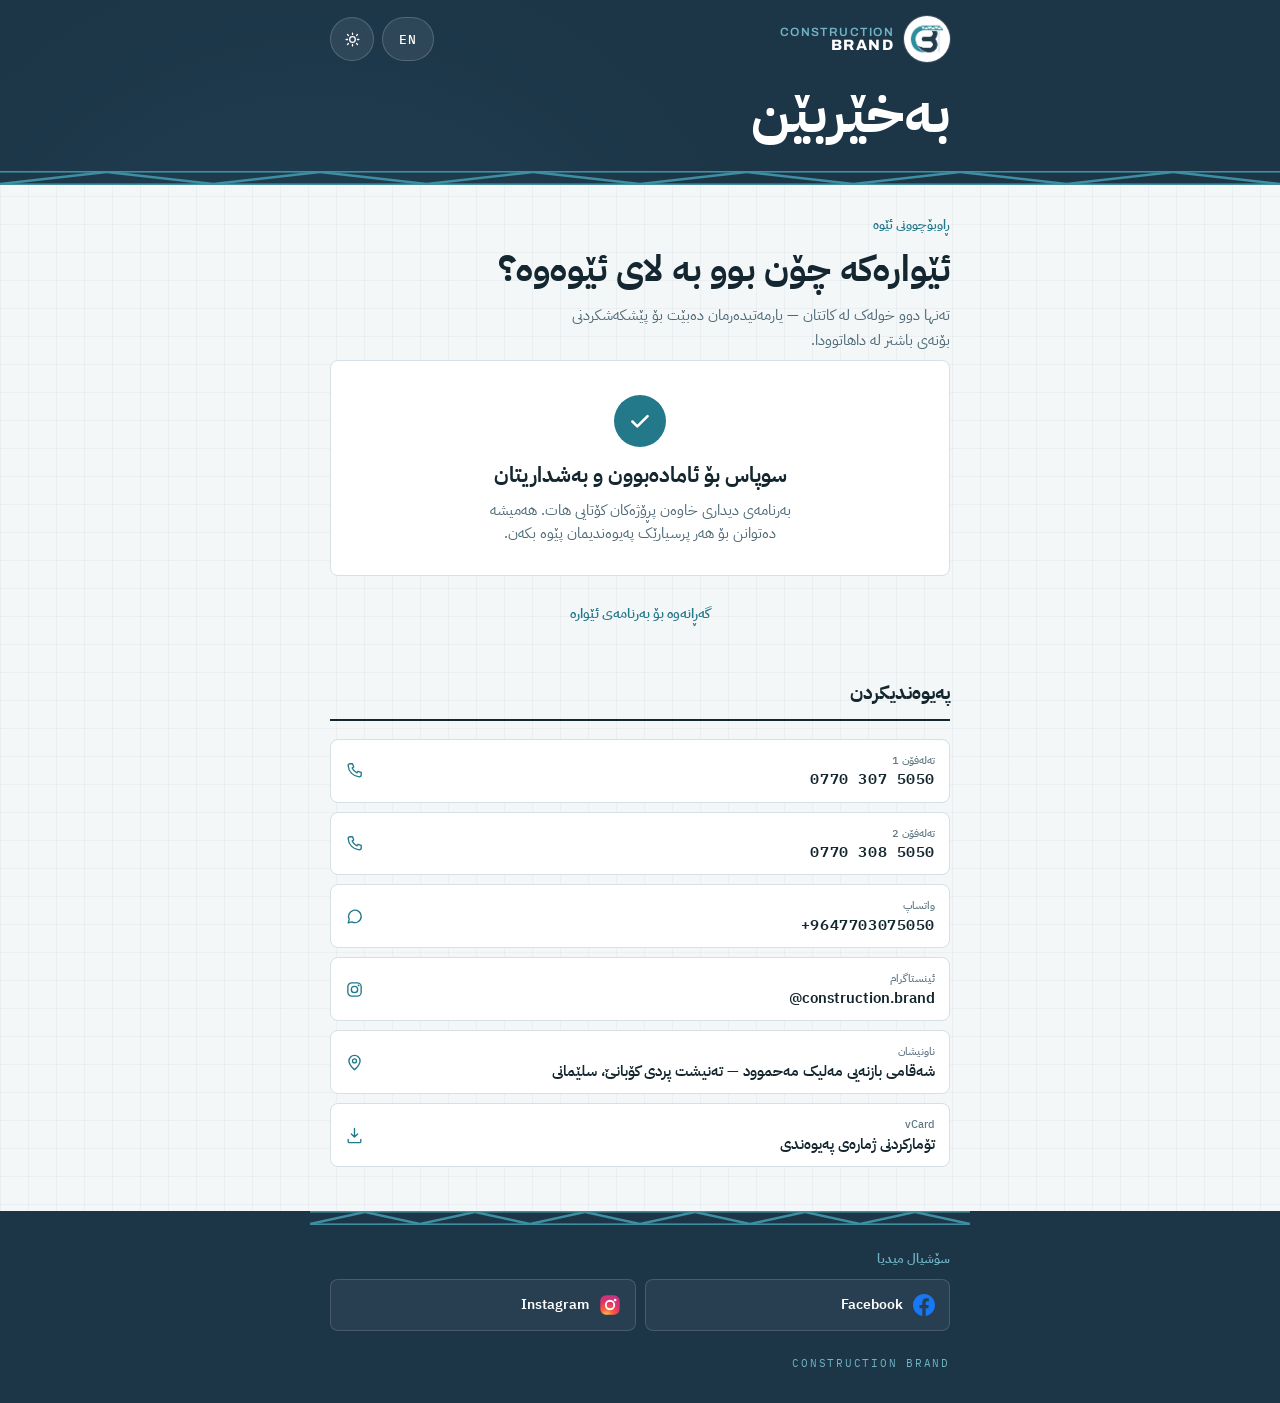
==== index.html @ 6f561cd4 "Fixes found on the real phone: tile label, card balance, wordmark size Checked on the connected Gala" ====
<!DOCTYPE html>
<html lang="ckb" dir="rtl">
<head>
<meta charset="utf-8">
<meta name="viewport" content="width=device-width, initial-scale=1, viewport-fit=cover">
<title>Project Owners Evening</title>
<meta name="description" content="Construction Brand — the running order for the Project Owners Evening at Grand Millennium Sulaimani.">
<meta name="theme-color" content="#1C3547">

<!-- Social preview — absolute URLs, because WhatsApp/Telegram scrapers do not
     resolve relative paths, and a raster PNG because they ignore SVG -->
<meta property="og:type" content="website">
<meta property="og:url" content="https://construction-brand.github.io/">
<meta property="og:title" content="Construction Brand — Project Owners Evening">
<meta property="og:description" content="Grand Millennium Sulaimani, Monday 21 September. Tonight's full running order.">
<meta property="og:image" content="https://construction-brand.github.io/assets/img/og.png">
<meta property="og:image:width" content="1200">
<meta property="og:image:height" content="630">
<meta property="og:image:type" content="image/png">
<meta name="twitter:card" content="summary_large_image">

<link rel="icon" href="assets/img/favicon.svg" type="image/svg+xml">
<link rel="apple-touch-icon" href="assets/img/icon-512.png">
<link rel="manifest" href="manifest.webmanifest">

<link rel="preconnect" href="https://fonts.googleapis.com">
<link rel="preconnect" href="https://fonts.gstatic.com" crossorigin>
<link rel="stylesheet" href="assets/css/style.css?v=20260921d">

<!-- Web fonts must never block first paint. A cross-origin stylesheet in
     <head> holds the whole page white until fonts.googleapis.com answers —
     on a saturated ballroom AP that can be tens of seconds, and every script
     below waits with it. Loading it as media="print" makes it non-blocking;
     onload flips it live. The fallback stacks in style.css render at once. -->
<link rel="stylesheet" href="https://fonts.googleapis.com/css2?family=Archivo:wght@500;600;700;800&family=IBM+Plex+Mono:wght@400;500;600&family=IBM+Plex+Sans+Arabic:wght@400;500;600;700&display=swap" media="print" onload="this.onload=null;this.media='all'">
<noscript><link rel="stylesheet" href="https://fonts.googleapis.com/css2?family=Archivo:wght@500;600;700;800&family=IBM+Plex+Mono:wght@400;500;600&family=IBM+Plex+Sans+Arabic:wght@400;500;600;700&display=swap"></noscript>
</head>
<body>

<a class="skip" href="#programme">Skip to programme</a>

<!-- ══════════════════════════════════════════════════════════════════
     TITLE BLOCK — modelled on the title block of a construction drawing
     ══════════════════════════════════════════════════════════════ -->
<header class="titleblock">
  <div class="wrap">

    <div class="titleblock__bar">
      <div class="brandmark">
        <span class="brandmark__badge">
          <img src="assets/img/logo.png" alt="Construction Brand"
               onerror="this.onerror=null;this.src='assets/img/logo.svg';">
        </span>
        <span class="brandmark__name">
          <b>CONSTRUCTION</b>
          <i>BRAND</i>
        </span>
      </div>

      <div class="switches">
        <button type="button" id="langBtn" class="switch" data-role="lang">
          <span id="langBtnText">EN</span>
        </button>
        <button type="button" id="themeBtn" class="switch switch--icon" aria-label="Switch appearance">
          <svg viewBox="0 0 24 24" aria-hidden="true" width="17" height="17">
            <path class="ico-sun" d="M12 5v-2M12 21v-2M5 12H3M21 12h-2M6.3 6.3 4.9 4.9M19.1 19.1l-1.4-1.4M17.7 6.3l1.4-1.4M4.9 19.1l1.4-1.4" fill="none" stroke="currentColor" stroke-width="1.8" stroke-linecap="round"/>
            <circle class="ico-sun" cx="12" cy="12" r="4" fill="none" stroke="currentColor" stroke-width="1.8"/>
            <path class="ico-moon" d="M20 14.5A8.2 8.2 0 0 1 9.5 4 8.3 8.3 0 1 0 20 14.5Z" fill="currentColor"/>
          </svg>
        </button>
      </div>
    </div>

    <!-- Hero: the greeting, nothing else. -->
    <h1 class="hero__h1"><span class="hero__hi" id="heroHi">بەخێربێن</span></h1>
  </div>

  <!-- warren truss, lifted from the crane boom in the logo -->
  <div class="truss" aria-hidden="true">
    <svg width="100%" height="14" viewBox="0 0 120 14" preserveAspectRatio="none">
      <defs>
        <pattern id="trussPat" width="20" height="14" patternUnits="userSpaceOnUse">
          <path d="M0 13 L10 1 L20 13" fill="none" stroke="currentColor" stroke-width="1.6"/>
        </pattern>
      </defs>
      <rect x="0" y="0" width="120" height="14" fill="url(#trussPat)"/>
      <rect x="0" y="0" width="120" height="1.6" fill="currentColor"/>
      <rect x="0" y="12.4" width="120" height="1.6" fill="currentColor"/>
    </svg>
  </div>
</header>


<!-- ══════════════════════════════════════════════════════════════════
     VIEW A — THE PROGRAMME
     Shown until 15 minutes before the end. See data/event.js > feedback.
     ══════════════════════════════════════════════════════════════ -->
<div id="viewSchedule">

<!-- LIVE STATUS — countdown before, datum readout during -->
<section class="status" id="status" aria-live="polite">
  <div class="wrap">
    <div class="status__head">
      <span class="pulse" aria-hidden="true"></span>
      <span class="status__label" id="statusLabel">ماوە بۆ دەستپێکردن</span>
    </div>
    <p class="status__value" id="statusValue">—</p>

    <div class="meter" role="img" aria-label="Evening progress" id="meter">
      <span class="meter__fill" id="meterFill"></span>
    </div>
    <p class="meter__caption mono" id="meterCaption">—</p>

    <div class="actions">
      <!-- appears once the feedback window opens, so the programme is never
           a one-way door out of the form -->
      <button type="button" class="btn btn--primary" id="fbGo" hidden>
        <svg viewBox="0 0 24 24" width="16" height="16" aria-hidden="true"><path d="M20.5 11.7a8 8 0 0 1-11.9 7L4 20l1.4-4.4A8 8 0 1 1 20.5 11.7Z" fill="none" stroke="currentColor" stroke-width="1.7" stroke-linejoin="round"/></svg>
        <span data-i18n="fbToFeedback">ناردنی ڕا</span>
      </button>
    </div>
  </div>
</section>


<!-- ══════════════════════════════════════════════════════════════════
     PROGRAMME
     ══════════════════════════════════════════════════════════════ -->
<main class="wrap" id="programme">
  <!-- Agenda card: brand logos, a big title, then a ruled three-column
       table (time · item · duration) — the live now/next/done states are
       applied to the rows by app.js -->
  <section class="agenda">
    <div class="agenda__brands">
      <span class="agenda__brand">
        <!-- mark with CONSTRUCTION BRAND beneath, recomposed so the wordmark
             is readable at plate size; the plates are tall enough to carry it -->
        <img src="assets/img/logo-stack.png" alt="Construction Brand"
             onerror="this.onerror=null;this.src='assets/img/logo.svg';">
      </span>
      <span class="agenda__brand">
        <img src="assets/img/momentum.png" alt="Momentum — chemical & construction materials"
             onerror="this.onerror=null;this.src='assets/img/momentum.svg';">
      </span>
      <span class="agenda__brand">
        <img src="assets/img/pany.png" alt="Pany Construction Solutions"
             onerror="this.onerror=null;this.src='assets/img/pany.svg';">
      </span>
    </div>

    <h2 class="agenda__title" data-i18n="programme">بەرنامە</h2>
    <p class="agenda__meta" id="totalDur"></p>

    <div class="agenda__scroll">
      <table class="agenda__table">
        <thead>
          <tr>
            <th class="c-time" data-i18n="colTime">کات</th>
            <th class="c-item" data-i18n="colItem">بڕگە</th>
            <th class="c-dur"  data-i18n="colDur">ماوە</th>
          </tr>
        </thead>
        <tbody id="rail"></tbody>
      </table>
    </div>
  </section>
</main>


</div><!-- /#viewSchedule -->


<!-- ══════════════════════════════════════════════════════════════════
     VIEW B — FEEDBACK
     Same URL, same QR code. Appears by itself in the closing minutes.
     ══════════════════════════════════════════════════════════════ -->
<section id="viewFeedback" hidden>
  <div class="wrap">

    <p class="fb__eyebrow" id="fbEyebrow"></p>
    <h2 class="fb__title" id="fbTitle"></h2>
    <p class="fb__lead" id="fbLead"></p>

    <form id="fbForm" novalidate>

      <div class="fb__group">
        <label class="fb__legend" for="fbComment" id="fbCommentLabel"></label>
        <textarea id="fbComment" name="comment" rows="7" class="fb__big"></textarea>
      </div>

      <p class="fb__error" id="fbError" role="alert" hidden></p>
      <button type="submit" class="btn btn--primary btn--wide" id="fbSend"></button>
    </form>

    <div class="fb__done" id="fbDone" hidden>
      <span class="fb__tick" aria-hidden="true">
        <svg viewBox="0 0 24 24" width="26" height="26"><path d="m5 12.5 4.5 4.5L19 7.5" fill="none" stroke="currentColor" stroke-width="2.4" stroke-linecap="round" stroke-linejoin="round"/></svg>
      </span>
      <h3 class="fb__doneTitle" id="fbThanksTitle"></h3>
      <p class="fb__doneBody" id="fbThanksBody"></p>
      <!-- WhatsApp hand-off only: a real link, because in-app browsers ignore
           window.open, and a way back so the answers are never trapped -->
      <a class="btn btn--primary btn--wide" id="fbWaLink" href="#" target="_blank" rel="noopener" hidden></a>
      <button type="button" class="fb__linkbtn" id="fbWaBack" hidden></button>
    </div>

    <p class="fb__back"><a href="?view=schedule" id="fbBack"></a></p>
  </div>

  <!-- Google Forms accepts a plain form POST. The response lands here and is
       discarded; cross-origin rules stop us reading it, which is expected. -->
  <iframe name="cbFbSink" id="cbFbSink" title="form target" hidden></iframe>
</section>


<!-- ══════════════════════════════════════════════════════════════════
     CONTACT — shown under both views
     ══════════════════════════════════════════════════════════════ -->
<section class="wrap block">
  <div class="sechead">
    <h2 data-i18n="contactTitle">پەیوەندی</h2>
  </div>
  <div class="contact" id="contact"></div>
</section>


<footer class="foot">
  <div class="wrap">
    <div class="truss foot__truss" aria-hidden="true">
      <svg width="100%" height="14" viewBox="0 0 120 14" preserveAspectRatio="none">
        <rect x="0" y="0" width="120" height="14" fill="url(#trussPat)"/>
        <rect x="0" y="0" width="120" height="1.6" fill="currentColor"/>
        <rect x="0" y="12.4" width="120" height="1.6" fill="currentColor"/>
      </svg>
    </div>

    <!-- the second way into the form: available at any hour, not only once
         the clock hands it over -->
    <div class="foot__cta">
      <button type="button" class="btn btn--primary" id="fbFoot">
        <svg viewBox="0 0 24 24" width="17" height="17" aria-hidden="true"><path d="M20.5 11.7a8 8 0 0 1-11.9 7L4 20l1.4-4.4A8 8 0 1 1 20.5 11.7Z" fill="none" stroke="currentColor" stroke-width="1.7" stroke-linejoin="round"/></svg>
        <span data-i18n="fbToFeedback">ناردنی ڕا</span>
      </button>
    </div>

    <!-- Social media -->
    <div class="social">
      <p class="social__title" data-i18n="socialTitle">سۆشیال میدیا</p>
      <div class="social__row" id="social"></div>
    </div>

    <p class="foot__mark mono">CONSTRUCTION BRAND</p>
  </div>
</footer>

<!-- ?v= is a cache-buster: GitHub Pages caches for 10 minutes, and a change
     to the schedule must reach every phone on the next load, not the one
     after. Bump it whenever data/event.js or app.js changes. -->
<script src="data/event.js?v=20260921d"></script>
<script src="assets/js/app.js?v=20260921d"></script>
</body>
</html>
---- assets/css/style.css ----
/* ============================================================================
   CONSTRUCTION BRAND — Project Owners Evening
   Design: "site programme" — a construction drawing, read on a phone.
   ========================================================================= */

/* ---- 1. TOKENS ---------------------------------------------------------- */
/* Bare :root carries the COMPLETE light palette. Dark redefines tokens only. */

:root {
  /* brand — taken from the logo */
  --navy:        #1C3547;
  --navy-deep:   #13262F;
  --teal:        #2E8A9B;

  /* surfaces (cool, spec-sheet paper — never pure grey) */
  --ground:      #F4F7F8;
  --surface:     #FFFFFF;
  --surface-2:   #ECF1F3;
  --rule:        #D6E0E4;
  --rule-strong: #B9C8CE;

  /* text */
  --text:        #14262F;
  --text-2:      #4C6875;
  /* 4.6:1 on white and 4.3:1 on --ground. The old #7E959F measured 3.1:1 and
     failed WCAG AA for the rating words and the textarea placeholder. */
  --text-3:      #5E7783;

  /* roles */
  --accent:         #23788A;
  --accent-bright:  #2E8A9B;
  --accent-soft:    #E2EFF2;
  --on-accent:      #FFFFFF;

  /* the single bold note: hi-vis amber, for NOW only */
  --now:         #D98A0B;
  --now-soft:    #FBEFD8;
  --on-now:      #3A2604;

  /* header block — deliberately navy in BOTH themes */
  --head-bg:     #1C3547;
  --head-text:   #FFFFFF;
  --head-dim:    #9DB6C2;
  --head-rule:   #33506180;
  --head-truss:  #3E8FA1;
  --head-label:  #6FB3C4;   /* text on the navy header: 5.4:1 (the truss tint was 3.2:1) */

  /* amber and teal as TEXT need darker inks than the fills they pair with */
  --now-ink:     #945C05;   /* 5.5:1 on white, 5.1:1 on --ground */
  --chip-ink:    #1F6D7E;   /* 5.0:1 on --accent-soft */

  --grid-line:   #1C35470A;

  /* type */
  --display: "Archivo", "Segoe UI", Arial, sans-serif;
  --body:    "IBM Plex Sans Arabic", "Segoe UI", Tahoma, Arial, sans-serif;
  --mono:    "IBM Plex Mono", ui-monospace, "Cascadia Mono", Consolas, monospace;

  /* scale */
  --gutter: 20px;
  --maxw:   660px;
  --r-sm:   4px;
  --r-md:   8px;
  --shadow: 0 1px 2px #1c354714, 0 8px 24px -12px #1c354733;
}

@media (prefers-color-scheme: dark) {
  :root:not([data-theme="light"]) {
    --ground:      #0B181F;
    --surface:     #11242D;
    --surface-2:   #18313C;
    --rule:        #22404D;
    --rule-strong: #305767;

    --text:        #E7EFF2;
    --text-2:      #A6BDC6;
    --text-3:      #718C98;

    --accent:         #55B5C7;
    --accent-bright:  #6BC6D6;
    --accent-soft:    #14343E;
    --on-accent:      #05191F;

    --now:         #F0A92A;
    --now-soft:    #362506;
    --on-now:      #241703;

    --head-bg:     #0E202A;
    --head-dim:    #8AA7B4;
    --head-rule:   #27455480;
    --head-truss:  #2F7686;
    --head-label:  #7CBFCF;

    --now-ink:     #F0A92A;
    --chip-ink:    #55B5C7;

    --grid-line:   #A6BDC60A;
    --shadow: 0 1px 2px #0006, 0 10px 28px -14px #000A;
  }
}

:root[data-theme="dark"] {
  --ground:      #0B181F;
  --surface:     #11242D;
  --surface-2:   #18313C;
  --rule:        #22404D;
  --rule-strong: #305767;

  --text:        #E7EFF2;
  --text-2:      #A6BDC6;
  --text-3:      #718C98;

  --accent:         #55B5C7;
  --accent-bright:  #6BC6D6;
  --accent-soft:    #14343E;
  --on-accent:      #05191F;

  --now:         #F0A92A;
  --now-soft:    #362506;
  --on-now:      #241703;

  --head-bg:     #0E202A;
  --head-dim:    #8AA7B4;
  --head-rule:   #27455480;
  --head-truss:  #2F7686;
  --head-label:  #7CBFCF;

  --now-ink:     #F0A92A;
  --chip-ink:    #55B5C7;

  --grid-line:   #A6BDC60A;
  --shadow: 0 1px 2px #0006, 0 10px 28px -14px #000A;
}


/* ---- 2. BASE ------------------------------------------------------------ */

*, *::before, *::after { box-sizing: border-box; }

/* html carries the navy so iOS rubber-band overscroll at top and bottom shows
   the same colour as the header and footer, not a pale flash. */
html { -webkit-text-size-adjust: 100%; scroll-behavior: smooth; background: var(--head-bg); }

body {
  margin: 0;
  -webkit-tap-highlight-color: transparent;
  font-family: var(--body);
  font-size: 16px;
  line-height: 1.6;
  color: var(--text);
  background-color: var(--ground);
  /* faint blueprint grid — drawing paper */
  background-image:
    repeating-linear-gradient(to bottom, var(--grid-line) 0 1px, transparent 1px 28px),
    repeating-linear-gradient(to right,  var(--grid-line) 0 1px, transparent 1px 28px);
  -webkit-font-smoothing: antialiased;
  overflow-x: hidden;
}

img { max-width: 100%; display: block; }

/* Several things below are flex/grid containers, and `display:flex` beats the
   UA's `[hidden]{display:none}`. Without this, hiding a view does nothing. */
[hidden] { display: none !important; }

.wrap {
  width: 100%;
  max-width: var(--maxw);
  margin-inline: auto;
  /* never narrower than the gutter, never under a notch in landscape */
  padding-inline: max(var(--gutter), env(safe-area-inset-left, 0px))
                  max(var(--gutter), env(safe-area-inset-right, 0px));
}

/* Everything a thumb lands on: no 300ms delay, no double-tap zoom, no
   accidental text selection on a long press. */
a, button, label, .row, .switch, .btn, .pick, .rating__opt {
  touch-action: manipulation;
}
button, label, .switch, .btn, .pick, .rating__opt {
  -webkit-user-select: none;
  user-select: none;
}

.mono { font-family: var(--mono); font-variant-numeric: tabular-nums; }

/* Off-screen via transform, so it behaves the same in LTR and RTL and
   never creates a phantom scroll area. */
.skip {
  position: absolute; inset-inline-start: 0; top: 0; z-index: 50;
  background: var(--accent); color: var(--on-accent);
  padding: 10px 16px; border-radius: 0 0 var(--r-md) 0;
  transform: translateY(-130%);
}
.skip:focus { transform: none; }

:focus-visible {
  outline: 2px solid var(--accent-bright);
  outline-offset: 2px;
  border-radius: 2px;
}

h1, h2, h3 { text-wrap: balance; margin: 0; }


/* ---- 3. TITLE BLOCK ----------------------------------------------------- */

.titleblock {
  background: var(--head-bg);
  color: var(--head-text);
  position: relative;
  overflow: hidden;
}

/* ghosted truss shadow across the header, like a crane over a site */
.titleblock::after {
  content: "";
  position: absolute;
  inset-block-start: -40%;
  inset-inline-end: -14%;
  width: 78%;
  aspect-ratio: 1;
  background: radial-gradient(circle at 50% 50%, #3E8FA126, transparent 68%);
  pointer-events: none;
}

.titleblock > .wrap {
  /* top inset matters once the page is added to the home screen: in
     standalone mode there is no browser bar between us and the notch */
  padding-block: calc(16px + env(safe-area-inset-top, 0px)) 24px;
  position: relative;
  z-index: 1;
}

.titleblock__bar {
  display: flex;
  align-items: center;
  justify-content: space-between;
  gap: 12px;
  flex-wrap: wrap;
}

.brandmark { display: flex; align-items: center; gap: 10px; min-width: 0; }

.brandmark__badge {
  flex: none;
  width: 46px; height: 46px;
  border-radius: 50%;
  background: #fff;
  display: grid; place-items: center;
  padding: 5px;
  box-shadow: 0 0 0 1px #ffffff26;
}
.brandmark__badge img { width: 100%; height: 100%; object-fit: contain; }

.brandmark__name {
  display: flex; flex-direction: column;
  line-height: 1;
  font-family: var(--display);
  letter-spacing: .09em;
}
.brandmark__name b { font-size: 12px; font-weight: 600; color: var(--head-label); }
.brandmark__name i { font-size: 15px; font-weight: 800; font-style: normal; color: #fff; }

.switches { display: flex; gap: 8px; flex: none; }

.switch {
  font-family: var(--mono);
  font-size: 13px;
  font-weight: 500;
  letter-spacing: .06em;
  color: var(--head-text);
  background: #ffffff14;
  border: 1px solid #ffffff2e;
  border-radius: 999px;
  padding: 8px 16px;
  min-height: 44px;                 /* thumb-sized */
  min-width: 44px;
  cursor: pointer;
  transition: background .18s ease, border-color .18s ease;
}
.switch:active { background: #ffffff33; }
.switch--icon { padding: 8px 12px; display: grid; place-items: center; }
@media (hover: hover) {
  .switch:hover { background: #ffffff26; border-color: #ffffff4d; }
}

/* sun in light mode, moon in dark */
.ico-moon { display: none; }
@media (prefers-color-scheme: dark) {
  :root:not([data-theme="light"]) .ico-sun  { display: none; }
  :root:not([data-theme="light"]) .ico-moon { display: inline; }
}
:root[data-theme="dark"] .ico-sun  { display: none; }
:root[data-theme="dark"] .ico-moon { display: inline; }
:root[data-theme="light"] .ico-sun { display: inline; }
:root[data-theme="light"] .ico-moon { display: none; }

.eyebrow {
  font-family: var(--mono);
  font-size: 11.5px;
  letter-spacing: .18em;
  text-transform: uppercase;
  color: var(--head-label);
  margin: 26px 0 8px;
}

.display {
  font-family: var(--display);
  font-weight: 800;
  font-size: clamp(30px, 8.4vw, 44px);
  line-height: 1.04;
  letter-spacing: -.02em;
  margin: 0;
}
html[dir="rtl"] .display {
  font-family: var(--body);
  font-weight: 700;
  line-height: 1.25;
  letter-spacing: 0;
}

.tagline {
  color: var(--head-dim);
  font-size: 14.5px;
  line-height: 1.65;
  max-width: 46ch;
  margin: 12px 0 0;
}

/* Hero: the greeting on its own. */
.hero__h1 { display: block; margin: 18px 0 0; animation: rise .55s cubic-bezier(.2,.7,.3,1) both; }

.hero__hi {
  display: block;
  font-family: var(--display);
  font-weight: 800;
  font-size: clamp(36px, 11vw, 56px);
  line-height: 1;
  letter-spacing: -.03em;
  color: #fff;
}
html[dir="rtl"] .hero__hi {
  font-family: var(--body); font-weight: 700; letter-spacing: 0; line-height: 1.2;
}

.truss { color: var(--head-truss); line-height: 0; background: var(--head-bg); }
.truss svg { display: block; }


/* ---- 4. STATUS STRIP ---------------------------------------------------- */

.status {
  background: var(--surface);
  border-block-end: 1px solid var(--rule);
  position: relative;
}
.status > .wrap { padding-block: 18px 20px; }

.status__head { display: flex; align-items: center; gap: 9px; }

.status__label {
  font-family: var(--mono);
  font-size: 11px;
  letter-spacing: .16em;
  text-transform: uppercase;
  color: var(--text-3);
}

.pulse {
  flex: none;
  width: 9px; height: 9px; border-radius: 50%;
  background: var(--text-3);
  box-shadow: 0 0 0 0 transparent;
}
.status.is-live .pulse { background: var(--now); animation: pulse 2.2s ease-out infinite; }
.status.is-live .status__label { color: var(--now-ink); }
.status.is-done .pulse { background: var(--accent); }

@keyframes pulse {
  0%   { box-shadow: 0 0 0 0 #d98a0b70; }
  70%  { box-shadow: 0 0 0 9px #d98a0b00; }
  100% { box-shadow: 0 0 0 0 #d98a0b00; }
}

.status__value {
  font-family: var(--display);
  font-weight: 700;
  font-size: clamp(22px, 6.2vw, 29px);
  line-height: 1.15;
  letter-spacing: -.015em;
  margin: 6px 0 0;
  color: var(--text);
  font-variant-numeric: tabular-nums;
}
html[dir="rtl"] .status__value { font-family: var(--body); letter-spacing: 0; line-height: 1.35; }

.meter {
  margin-block-start: 16px;
  height: 6px;
  border-radius: 999px;
  background: var(--surface-2);
  overflow: hidden;
}
.meter__fill {
  display: block;
  height: 100%;
  width: 0%;
  border-radius: 999px;
  background: linear-gradient(to right, var(--accent), var(--accent-bright));
  transition: width .6s cubic-bezier(.4, 0, .2, 1);
}
html[dir="rtl"] .meter__fill { background: linear-gradient(to left, var(--accent), var(--accent-bright)); }

.meter__caption {
  font-size: 12px;
  color: var(--text-3);
  margin: 7px 0 0;
  letter-spacing: .04em;
}

/* margin lives on the button, not the row, so an empty row takes no space */
.actions { display: flex; gap: 9px; flex-wrap: wrap; }
.actions .btn { flex: 1 1 140px; justify-content: center; margin-block-start: 16px; }

.btn {
  display: inline-flex; align-items: center; gap: 7px;
  font-family: var(--body);
  font-size: 14px;
  font-weight: 600;
  text-decoration: none;
  padding: 10px 15px;
  min-height: 48px;                 /* comfortably above the 44px thumb floor */
  border-radius: var(--r-md);
  border: 1px solid var(--rule-strong);
  background: var(--surface);
  color: var(--text);
  cursor: pointer;
  transition: background .18s ease, border-color .18s ease, transform .12s ease;
}
.btn:active { transform: translateY(1px); background: var(--surface-2); }
.btn svg { flex: none; }

.btn--primary {
  background: var(--accent);
  border-color: var(--accent);
  color: var(--on-accent);
}
.btn--primary:active { background: var(--accent-bright); }

/* hover only where a pointer can hover — on touch a :hover style would stick
   to whatever was last tapped */
@media (hover: hover) {
  .btn:hover { background: var(--surface-2); border-color: var(--accent); }
  .btn--primary:hover { background: var(--accent-bright); border-color: var(--accent-bright); }
}


/* ---- 5. SECTION HEADINGS ------------------------------------------------ */

.sechead {
  display: flex;
  align-items: baseline;
  justify-content: space-between;
  gap: 12px;
  padding-block-end: 10px;
  margin-block: 34px 18px;
  border-block-end: 2px solid var(--text);
}
.sechead h2 {
  font-family: var(--display);
  font-weight: 700;
  font-size: 17px;
  letter-spacing: .04em;
  text-transform: uppercase;
}
html[dir="rtl"] .sechead h2 { font-family: var(--body); text-transform: none; letter-spacing: 0; font-size: 19px; }

.sechead__meta { font-size: 11.5px; color: var(--text-3); letter-spacing: .08em; }

.block { padding-block-end: 4px; }


/* ---- 6. PROGRAMME RAIL -------------------------------------------------- */

.rail { list-style: none; margin: 0; padding: 0; }

.item {
  display: grid;
  /* 4rem holds "16:30" and "30 خولەک" with room; every px saved here goes
     to the Kurdish title column, which is the tightest thing on a phone */
  grid-template-columns: 4rem 18px minmax(0, 1fr);
  column-gap: 10px;
  padding-block: 2px;
  animation: rise .5s cubic-bezier(.2, .7, .3, 1) both;
}

@keyframes rise {
  from { opacity: 0; transform: translateY(9px); }
  to   { opacity: 1; transform: none; }
}

/* -- time column -- */
.item__time {
  padding-block: 14px 0;
  text-align: end;
}
.item__clock {
  font-family: var(--mono);
  font-variant-numeric: tabular-nums;
  font-size: 16px;
  font-weight: 600;
  letter-spacing: -.01em;
  color: var(--text);
  display: block;
  line-height: 1.2;
}
.item__dur {
  font-family: var(--mono);
  font-size: 11.5px;
  color: var(--text-3);
  display: block;
  margin-block-start: 3px;
  letter-spacing: .03em;
}

/* -- rail column -- */
.item__node { position: relative; }
.item__node::before {          /* connector */
  content: "";
  position: absolute;
  inset-block: 0;
  inset-inline-start: 50%;
  margin-inline-start: -1px;
  width: 2px;
  background: var(--rule);
}
.item:first-child .item__node::before { inset-block-start: 20px; }
.item:last-child  .item__node::before { inset-block-end: calc(100% - 20px); }

.item__dot {
  position: absolute;
  inset-block-start: 14px;
  inset-inline-start: 50%;
  translate: 0 0;
  margin-inline-start: -6px;
  width: 12px; height: 12px;
  border-radius: 50%;
  background: var(--surface);
  border: 2px solid var(--rule-strong);
  z-index: 1;
}

/* -- content column -- */
.item__body {
  padding-block: 13px 16px;
  border-block-end: 1px solid var(--rule);
  min-width: 0;
}
.item:last-child .item__body { border-block-end: 0; }

.item__title {
  font-size: 16.5px;
  font-weight: 600;
  line-height: 1.4;
  margin: 0;
  color: var(--text);
}
.item__note {
  font-size: 14px;
  line-height: 1.6;
  color: var(--text-2);
  margin: 4px 0 0;
}

.chips { display: flex; flex-wrap: wrap; gap: 6px; margin: 9px 0 0; padding: 0; list-style: none; }
.chip {
  font-family: var(--mono);
  font-size: 12px;
  font-weight: 500;
  letter-spacing: .03em;
  padding: 4px 9px;
  border-radius: var(--r-sm);
  background: var(--accent-soft);
  color: var(--chip-ink);
  border: 1px solid transparent;
}

.kindtag {
  display: inline-flex; align-items: center; gap: 5px;
  font-family: var(--mono);
  font-size: 10.5px;
  letter-spacing: .14em;
  text-transform: uppercase;
  color: var(--text-3);
  margin-block-end: 5px;
}
.kindtag::before {
  content: "";
  width: 14px; height: 1.5px;
  background: currentColor;
}

/* -- states -- */
.item.is-done .item__node::before { background: var(--accent); }
.item.is-done .item__dot { background: var(--accent); border-color: var(--accent); }
.item.is-done .item__clock,
.item.is-done .item__title { color: var(--text-3); }
.item.is-done .item__note { color: var(--text-3); }
/* finished sessions go grey, not faint — a late arrival still needs to read
   "Kalekim 1411" on the 17:45 row at 19:30 */
.item.is-done .chip { color: var(--text-2); background: var(--surface-2); }

.item.is-now { position: relative; }
.item.is-now .item__node::before {
  background: linear-gradient(to bottom, var(--accent) 0 20px, var(--rule) 20px);
}
.item.is-now .item__dot {
  inset-block-start: 12px;
  margin-inline-start: -8px;
  width: 16px; height: 16px;
  background: var(--now);
  border-color: var(--now);
  box-shadow: 0 0 0 4px var(--now-soft);
  animation: pulse 2.2s ease-out infinite;
}
.item.is-now .item__body {
  background: var(--surface);
  border: 1px solid var(--rule);
  border-inline-start: 3px solid var(--now);
  border-radius: var(--r-md);
  padding: 13px 14px 15px;
  margin-block: 4px 6px;
  box-shadow: var(--shadow);
}
.item.is-now .item__clock { color: var(--now-ink); }
.item.is-now .item__title { font-size: 18px; font-weight: 700; }

.nowtag {
  display: inline-flex; align-items: center; gap: 6px;
  font-family: var(--mono);
  font-size: 10px;
  font-weight: 600;
  letter-spacing: .16em;
  text-transform: uppercase;
  color: var(--on-now);
  background: var(--now);
  border-radius: 999px;
  padding: 3px 9px;
  margin-block-end: 7px;
}

.item.is-next .item__dot { border-color: var(--accent); }
.item.is-next .item__title { color: var(--text); }
.nexttag {
  display: inline-block;
  font-family: var(--mono);
  font-size: 9.5px;
  letter-spacing: .16em;
  text-transform: uppercase;
  color: var(--accent);
  margin-block-end: 5px;
}


/* ---- 6b. AGENDA CARD ----------------------------------------------------
   The programme as a printed agenda: brand logos, a big title, a ruled
   three-column table (time · item · duration) on the brand navy. The live
   now / next / done states colour the rows. */

.agenda {
  /* the same teal glow as the header and the QR card, so the three read as
     one family */
  background:
    radial-gradient(circle at 88% 0%, #3E8FA12E, transparent 58%),
    var(--head-bg);
  color: var(--head-text);
  border-radius: 16px;
  padding: 18px 14px 6px;
  margin-block-start: 26px;
  box-shadow: var(--shadow);
}

.agenda__brands { display: flex; gap: 8px; align-items: stretch; }
.agenda__brand {
  flex: 1 1 0; min-width: 0;
  display: grid; place-items: center;
  padding: 9px 10px;
  background: #fff; border-radius: 10px;
}
/* Tall enough for the stacked Construction Brand lockup to be readable —
   the wordmark sits under the mark, so height is what it needs, not width.
   A fixed box with object-fit keeps the 2400px source from spilling out. */
.agenda__brand img { display: block; width: 100%; height: 68px; object-fit: contain; }

.agenda__title {
  font-family: var(--display);
  font-weight: 800;
  font-size: clamp(28px, 7.6vw, 36px);
  letter-spacing: -.02em;
  text-align: center;
  margin: 22px 0 2px;
}
html[dir="rtl"] .agenda__title { font-family: var(--body); font-weight: 700; letter-spacing: 0; }

.agenda__meta {
  font-family: var(--mono);
  font-size: 11.5px; letter-spacing: .08em;
  color: var(--head-label);
  text-align: center;
  margin: 0 0 14px;
}
html[dir="rtl"] .agenda__meta { font-family: var(--body); letter-spacing: normal; font-size: 12.5px; }

.agenda__scroll { overflow-x: auto; }

.agenda__table {
  width: 100%;
  border-collapse: collapse;
  table-layout: fixed;
}
.agenda__table th, .agenda__table td {
  padding: 15px 10px;
  vertical-align: top;
  border-block-end: 1px solid #ffffff1c;
  overflow-wrap: anywhere;
}
.agenda__table th + th, .agenda__table td + td { border-inline-start: 1px solid #ffffff14; }
.agenda__table tbody tr:last-child td { border-block-end: 0; }

.agenda__table th {
  font-family: var(--mono);
  font-size: 10.5px; letter-spacing: .14em; text-transform: uppercase;
  color: var(--head-label);
  text-align: start;
  padding-block: 6px 10px;
  overflow-wrap: normal;      /* never break "DURATION" mid-word */
  white-space: nowrap;
}
html[dir="rtl"] .agenda__table th { font-family: var(--body); letter-spacing: normal; text-transform: none; font-size: 12.5px; font-weight: 500; }

/* wide enough for the inline range "17:45–17:50" and for the word DURATION,
   so neither can spill into the item column */
.c-time { width: 7.6rem; }
.c-dur  { width: 6rem; }

.arow__clock {
  font-family: var(--mono);
  font-variant-numeric: tabular-nums;
  font-size: 14px; font-weight: 600;
  color: #fff;
  unicode-bidi: isolate;
  white-space: nowrap;
}
.t2::before { content: "\2013"; margin-inline: 1px; }

/* number over unit — identical shape on every row */
.arow__dur { display: block; }
.arow__durN {
  display: block;
  font-family: var(--mono); font-variant-numeric: tabular-nums;
  font-size: 15px; font-weight: 600; line-height: 1.1;
  color: var(--head-text);
}
.arow__durU { display: block; font-size: 10.5px; line-height: 1.3; color: var(--head-dim); margin-block-start: 2px; }
html[dir="rtl"] .arow__durU { font-size: 11.5px; }

.arow__title { font-size: 15.5px; font-weight: 600; line-height: 1.45; margin: 0; color: #fff; }
.arow__note  { font-size: 13px; line-height: 1.55; color: var(--head-dim); margin: 3px 0 0; }

/* -- the pill row above a title -- */
.arow__tags { display: flex; flex-wrap: wrap; align-items: center; gap: 6px; margin-block-end: 7px; }
.arow__tags[hidden] { display: none; }

.agenda .kindtag,
.agenda .nexttag,
.agenda .nowtag {
  display: inline-flex; align-items: center; gap: 5px;
  min-height: 22px; padding: 2px 9px;
  border-radius: 999px;
  font-family: var(--body);
  font-size: 11px; font-weight: 600;
  letter-spacing: .01em; text-transform: none;
  margin: 0;
}
.agenda .kindtag::before { content: none; }
.agenda .kindtag { background: #ffffff14; color: #DCE7EC; }
.agenda .kindtag svg { flex: none; opacity: .85; }
.agenda .nexttag { border: 1px solid #6FB3C47A; color: var(--head-label); }
.agenda .nowtag  { background: var(--now); color: var(--on-now); font-weight: 700; }
.agenda .chip { background: #ffffff18; color: var(--head-label); }

.arow { animation: rise .5s cubic-bezier(.2, .7, .3, 1) both; }

/* -- states -- */
.arow.is-done td { opacity: .5; }
.arow.is-next .arow__clock { color: var(--head-label); }

.arow.is-now td { background: #ffffff10; }
.arow.is-now .arow__clock { color: var(--now); }
.arow.is-now .arow__title { font-size: 17px; font-weight: 700; }
.arow.is-now td:first-child { box-shadow: inset 3px 0 0 var(--now); }
html[dir="rtl"] .arow.is-now td:first-child { box-shadow: inset -3px 0 0 var(--now); }

/* progress through the current item: a thin bar under its time, filled by
   --p (0..1) which app.js updates every second */
.arow.is-now .c-time { position: relative; padding-block-end: 22px; }
.arow.is-now .c-time::after,
.arow.is-now .c-time::before {
  content: ""; position: absolute; inset-inline-start: 10px; bottom: 11px;
  height: 3px; border-radius: 2px;
}
.arow.is-now .c-time::after  { inset-inline-end: 10px; background: #ffffff22; }
.arow.is-now .c-time::before { width: calc((100% - 20px) * var(--p, 0)); background: var(--now); z-index: 1; transition: width 1s linear; }

/* Phones: the end time takes its own line, muted and without the dash, and
   the column headers go — on a phone the three columns read themselves, and
   the space is worth more to a Kurdish sentence than to a label. */
@media (max-width: 560px) {
  .agenda__table thead { display: none; }
  .c-time { width: 4.3rem; }
  .c-dur  { width: 3.4rem; }
  /* the end time drops to its own line but keeps the dash, so the two times
     still read as one range rather than two unrelated clocks */
  .t2 { display: block; color: var(--head-dim); font-weight: 500; }
  .t2::before { content: "\2013"; margin-inline: 0 3px; }
  .agenda { padding-inline: 10px; }
  .agenda__table th, .agenda__table td { padding-inline: 7px; }
  .agenda__table tbody tr:first-child td { border-block-start: 0; }
  .arow__durN { font-size: 14px; }
}


/* ---- 7. CONTACT --------------------------------------------------------- */

.contact { display: grid; gap: 9px; }

.row {
  display: flex; align-items: center; justify-content: space-between; gap: 11px;
  padding: 12px 14px;
  background: var(--surface);
  border: 1px solid var(--rule);
  border-radius: var(--r-md);
  text-decoration: none;
  color: var(--text);
  transition: border-color .18s ease, background .18s ease;
}
.row:active { background: var(--surface-2); }
@media (hover: hover) {
  .row:hover { border-color: var(--accent); background: var(--surface-2); }
}
.row__ico { flex: none; color: var(--accent); display: grid; place-items: center; }
.row__txt { min-width: 0; }
.row__k {
  font-family: var(--mono);
  font-size: 10.5px; letter-spacing: .15em; text-transform: uppercase;
  color: var(--text-3); display: block;
}
.row__v { font-size: 14.5px; font-weight: 600; display: block; line-height: 1.4; overflow-wrap: anywhere; }
.row__v.mono { letter-spacing: .04em; }


/* ---- 9. FEEDBACK -------------------------------------------------------- */

#viewFeedback > .wrap { padding-block: 30px 8px; }

.fb__eyebrow {
  font-family: var(--mono);
  font-size: 11.5px; letter-spacing: .18em; text-transform: uppercase;
  color: var(--accent); margin: 0 0 10px;
}
html[dir="rtl"] .fb__eyebrow {
  font-family: var(--body); letter-spacing: normal; text-transform: none;
  font-size: 13px; font-weight: 600;
}

.fb__title {
  font-family: var(--display);
  font-weight: 800;
  font-size: clamp(26px, 7.4vw, 36px);
  line-height: 1.08;
  letter-spacing: -.02em;
  color: var(--text);
  margin: 0;
}
html[dir="rtl"] .fb__title {
  font-family: var(--body); font-weight: 700; line-height: 1.3; letter-spacing: 0;
}

.fb__lead {
  color: var(--text-2); font-size: 15px; line-height: 1.65;
  max-width: 44ch; margin: 10px 0 0;
}

.fb__group {
  border: 0; margin: 26px 0 0; padding: 0;
  display: block;
}
.fb__legend {
  display: block;
  font-size: 15px; font-weight: 600; color: var(--text);
  margin: 0 0 10px; padding: 0;
  line-height: 1.45;
}
.fb__hint { font-size: 12.5px; color: var(--text-3); margin: -6px 0 10px; }

/* -- rating: five boxes -- */
.rating { display: grid; grid-template-columns: repeat(5, minmax(0, 1fr)); gap: 6px; }

.rating__opt {
  position: relative;
  display: flex; flex-direction: column; align-items: center; justify-content: flex-start;
  gap: 3px;
  padding: 11px 3px 9px;
  border: 1px solid var(--rule-strong);
  border-radius: var(--r-md);
  background: var(--surface);
  cursor: pointer;
  text-align: center;
  min-height: 82px;
  transition: border-color .15s ease, background .15s ease;
}
.rating__opt input {
  position: absolute; opacity: 0; width: 1px; height: 1px; margin: 0; pointer-events: none;
}
.rating__num {
  font-family: var(--mono);
  font-size: 20px; font-weight: 600; line-height: 1;
  color: var(--text-2);
}
/* These words are what tell a guest which end of the scale means "excellent",
   so they have to be readable — 9.5px was too small for joined Kurdish script. */
.rating__word {
  font-size: 11px; line-height: 1.3; color: var(--text-3);
  overflow-wrap: anywhere;
}
html[dir="rtl"] .rating__word { font-size: 12px; }
.rating__opt:active { background: var(--surface-2); }
@media (hover: hover) {
  .rating__opt:hover { border-color: var(--accent); }
}

/* `.is-on` is set by JS and `:has()` by the browser. Either one alone is
   enough, so the selected state still shows on engines without :has(). */
.rating__opt.is-on,
.rating__opt:has(input:checked) {
  background: var(--accent);
  border-color: var(--accent);
}
.rating__opt.is-on .rating__num,
.rating__opt.is-on .rating__word,
.rating__opt:has(input:checked) .rating__num,
.rating__opt:has(input:checked) .rating__word { color: var(--on-accent); }
.rating__opt:has(input:focus-visible) { outline: 2px solid var(--accent-bright); outline-offset: 2px; }

/* -- multi-select chips -- */
.picks { display: flex; flex-wrap: wrap; gap: 7px; }

.pick {
  position: relative;
  display: inline-flex; align-items: center; gap: 8px;
  padding: 10px 15px;
  min-height: 46px;                 /* a chip is a button on a phone */
  border: 1px solid var(--rule-strong);
  border-radius: 999px;
  background: var(--surface);
  font-size: 14px; line-height: 1.35;
  color: var(--text);
  cursor: pointer;
  transition: border-color .15s ease, background .15s ease;
}
.pick input {
  position: absolute; opacity: 0; width: 1px; height: 1px; margin: 0; pointer-events: none;
}
.pick::before {
  content: "";
  flex: none;
  width: 15px; height: 15px;
  border: 1.5px solid var(--rule-strong);
  border-radius: 4px;
  background: var(--surface);
  transition: background .15s ease, border-color .15s ease;
}
.pick:active { background: var(--surface-2); }
@media (hover: hover) {
  .pick:hover { border-color: var(--accent); }
}
.pick.is-on,
.pick:has(input:checked) { background: var(--accent-soft); border-color: var(--accent); }
.pick.is-on::before,
.pick:has(input:checked)::before {
  background: var(--accent); border-color: var(--accent);
  /* tick drawn as a background image so it needs no extra element */
  background-image: url("data:image/svg+xml,%3Csvg xmlns='http://www.w3.org/2000/svg' viewBox='0 0 24 24'%3E%3Cpath d='m5 12.5 4.5 4.5L19 7.5' fill='none' stroke='%23fff' stroke-width='3.2' stroke-linecap='round' stroke-linejoin='round'/%3E%3C/svg%3E");
  background-size: 12px 12px; background-position: center; background-repeat: no-repeat;
}
.pick:has(input:focus-visible) { outline: 2px solid var(--accent-bright); outline-offset: 2px; }

/* -- text fields -- */
.fb__row { display: grid; grid-template-columns: repeat(2, minmax(0, 1fr)); gap: 12px; margin-block-start: 26px; }
@media (max-width: 440px) { .fb__row { grid-template-columns: minmax(0, 1fr); } }

#viewFeedback textarea,
#viewFeedback input[type="text"],
#viewFeedback input[type="tel"] {
  width: 100%;
  font-family: var(--body);
  font-size: 16px;                  /* below 16px iOS Safari zooms in on focus and stays zoomed */
  color: var(--text);
  background: var(--surface);
  border: 1px solid var(--rule-strong);
  border-radius: var(--r-md);
  padding: 12px 14px;
  min-height: 48px;
  resize: vertical;
  -webkit-appearance: none;
  appearance: none;                 /* no iOS inner shadow / rounded native look */
}
#viewFeedback textarea:focus,
#viewFeedback input:focus { border-color: var(--accent); }
/* the one field the form has left, so give it room */
.fb__big { min-height: 168px; line-height: 1.6; }
#viewFeedback ::placeholder { color: var(--text-3); opacity: 1; }

.btn--wide {
  width: 100%;
  justify-content: center;
  margin-block-start: 22px;
  min-height: 50px;
  font-size: 15px;
}
.btn[disabled] { opacity: .6; cursor: default; }

.fb__error {
  margin: 14px 0 0; font-size: 13.5px; font-weight: 600;
  color: #B3421B;
  background: #FBE9E2; border: 1px solid #F0C4B4;
  border-radius: var(--r-md); padding: 10px 13px;
}
:root[data-theme="dark"] .fb__error { color: #FFB59A; background: #351A11; border-color: #5A2E1E; }
@media (prefers-color-scheme: dark) {
  :root:not([data-theme="light"]) .fb__error { color: #FFB59A; background: #351A11; border-color: #5A2E1E; }
}

/* -- the thank-you state -- */
.fb__done {
  display: grid; justify-items: center; text-align: center; gap: 6px;
  padding: 34px 18px 30px;
  background: var(--surface);
  border: 1px solid var(--rule);
  border-radius: var(--r-md);
  margin-block-start: 8px;
}
.fb__tick {
  display: grid; place-items: center;
  width: 52px; height: 52px; border-radius: 50%;
  background: var(--accent); color: var(--on-accent);
  margin-block-end: 6px;
}
.fb__doneTitle {
  font-family: var(--display); font-weight: 700; font-size: 21px; color: var(--text);
}
html[dir="rtl"] .fb__doneTitle { font-family: var(--body); }
.fb__doneBody { color: var(--text-2); font-size: 14.5px; margin: 0; max-width: 34ch; }

.fb__back { margin: 16px 0 0; text-align: center; }
.fb__back a {
  display: inline-flex; align-items: center; justify-content: center;
  min-height: 44px; padding: 8px 18px;   /* a real target, not a 24px sliver */
  font-size: 14px; font-weight: 600;
  color: var(--accent); text-decoration: none;
  border-radius: var(--r-md);
}
.fb__back a:active { background: var(--accent-soft); }
@media (hover: hover) {
  .fb__back a:hover { background: var(--accent-soft); }
}

/* WhatsApp hand-off controls inside the done box */
.fb__done .btn--wide { margin-block-start: 14px; }
.fb__linkbtn {
  display: inline-flex; align-items: center; justify-content: center;
  min-height: 44px; padding: 8px 18px; margin-block-start: 4px;
  font-family: var(--body); font-size: 14px; font-weight: 600;
  color: var(--accent); background: none; border: 0;
  border-radius: var(--r-md); cursor: pointer;
}
.fb__linkbtn:active { background: var(--accent-soft); }

#cbFbSink { display: none; }


/* ---- 9b. FOOTER --------------------------------------------------------- */

.foot {
  margin-block-start: 40px;
  background: var(--head-bg);
  color: var(--head-text);
  position: relative;
}
/* bottom inset keeps the last line clear of the iPhone home indicator */
.foot > .wrap { padding-block: 0 calc(30px + env(safe-area-inset-bottom, 0px)); padding-inline: 0; }
.foot__truss { margin-block-end: 24px; }

/* -- social media -- */
.social { padding-inline: var(--gutter); margin-block-end: 24px; }
.social__title {
  font-family: var(--mono);
  font-size: 10.5px; letter-spacing: .16em; text-transform: uppercase;
  color: var(--head-label); margin: 0 0 10px;
}
html[dir="rtl"] .social__title {
  font-family: var(--body); letter-spacing: normal; text-transform: none;
  font-size: 12.5px; font-weight: 600;
}
.social__row { display: flex; flex-wrap: wrap; gap: 9px; }
.social__tile {
  flex: 1 1 140px;
  display: inline-flex; align-items: center; gap: 10px;
  min-height: 52px; padding: 10px 14px;
  border: 1px solid #ffffff26; border-radius: var(--r-md);
  background: #ffffff0d;
  color: #fff; text-decoration: none;
  font-size: 14px; font-weight: 600;
  min-width: 0;
  transition: background .18s ease, border-color .18s ease;
}
.social__tile:active { background: #ffffff1f; }
@media (hover: hover) {
  .social__tile:hover { background: #ffffff1a; border-color: #ffffff4d; }
}
.social__ico { flex: none; display: grid; place-items: center; line-height: 0; }
.social__name { unicode-bidi: isolate; white-space: nowrap; }

.foot__cta { padding-inline: var(--gutter); margin-block-end: 22px; }
.foot__cta .btn { width: 100%; justify-content: center; min-height: 52px; font-size: 15px; margin: 0; }
.foot__mark {
  font-size: 11px; letter-spacing: .16em; text-transform: uppercase;
  color: var(--head-label); margin: 0;
  padding-inline: var(--gutter);
}


/* ---- 10. KURDISH / ARABIC SCRIPT ---------------------------------------
   Arabic script is cursive: letters join. `letter-spacing` prises those
   joins apart and makes a word look broken, and IBM Plex Mono carries no
   Arabic glyphs at all, so a mono label silently falls back to whatever
   the device has. Every label that can hold Kurdish therefore drops the
   mono face and the tracking. Latin-only labels (times, product codes,
   phone numbers, the CB wordmark) keep both.
   ----------------------------------------------------------------------- */

html[dir="rtl"] .eyebrow,
html[dir="rtl"] .status__label,
html[dir="rtl"] .meter__caption,
html[dir="rtl"] .sechead__meta,
html[dir="rtl"] .item__dur,
html[dir="rtl"] .kindtag,
html[dir="rtl"] .nowtag,
html[dir="rtl"] .nexttag,
html[dir="rtl"] .row__k {
  font-family: var(--body);
  letter-spacing: normal;
  text-transform: none;
}

/* the labels get slightly larger, since Arabic script sits smaller on the
   line than Latin caps at the same pixel size */
html[dir="rtl"] .eyebrow      { font-size: 13px; font-weight: 600; }
html[dir="rtl"] .status__label{ font-size: 12.5px; font-weight: 600; }
html[dir="rtl"] .kindtag      { font-size: 11px; font-weight: 500; }
html[dir="rtl"] .nowtag       { font-size: 11.5px; font-weight: 700; }
html[dir="rtl"] .nexttag      { font-size: 11px; font-weight: 600; }
html[dir="rtl"] .row__k       { font-size: 11px; font-weight: 500; }
html[dir="rtl"] .sechead__meta,
html[dir="rtl"] .meter__caption,
html[dir="rtl"] .item__dur    { font-size: 12px; }

/* times, durations and codes stay Latin — keep them reading left-to-right
   even inside a right-to-left line */
.item__clock, .chip, .row__v.mono, .foot__mark { unicode-bidi: isolate; }


/* ---- 10b. NARROW PHONES -------------------------------------------------
   360px Androids and the 320px iPhone SE. Reclaim gutter for content; the
   guidance floor of 16px is kept. */
@media (max-width: 400px) {
  :root { --gutter: 16px; }
  .status > .wrap { padding-block: 16px 18px; }
  .item.is-now .item__body { padding: 12px 12px 14px; }
}


/* ---- 11. MOTION / PRINT ------------------------------------------------- */

@media (prefers-reduced-motion: reduce) {
  html { scroll-behavior: auto; }
  *, *::before, *::after {
    animation-duration: .001ms !important;
    animation-iteration-count: 1 !important;
    transition-duration: .001ms !important;
  }
}

@media print {
  body { background: #fff; color: #000; }
  .status .actions, .switches, .skip, .meter { display: none; }
  .titleblock, .foot { background: #fff; color: #000; }
  .foot__mark { color: #000; }
  .item { break-inside: avoid; }
}
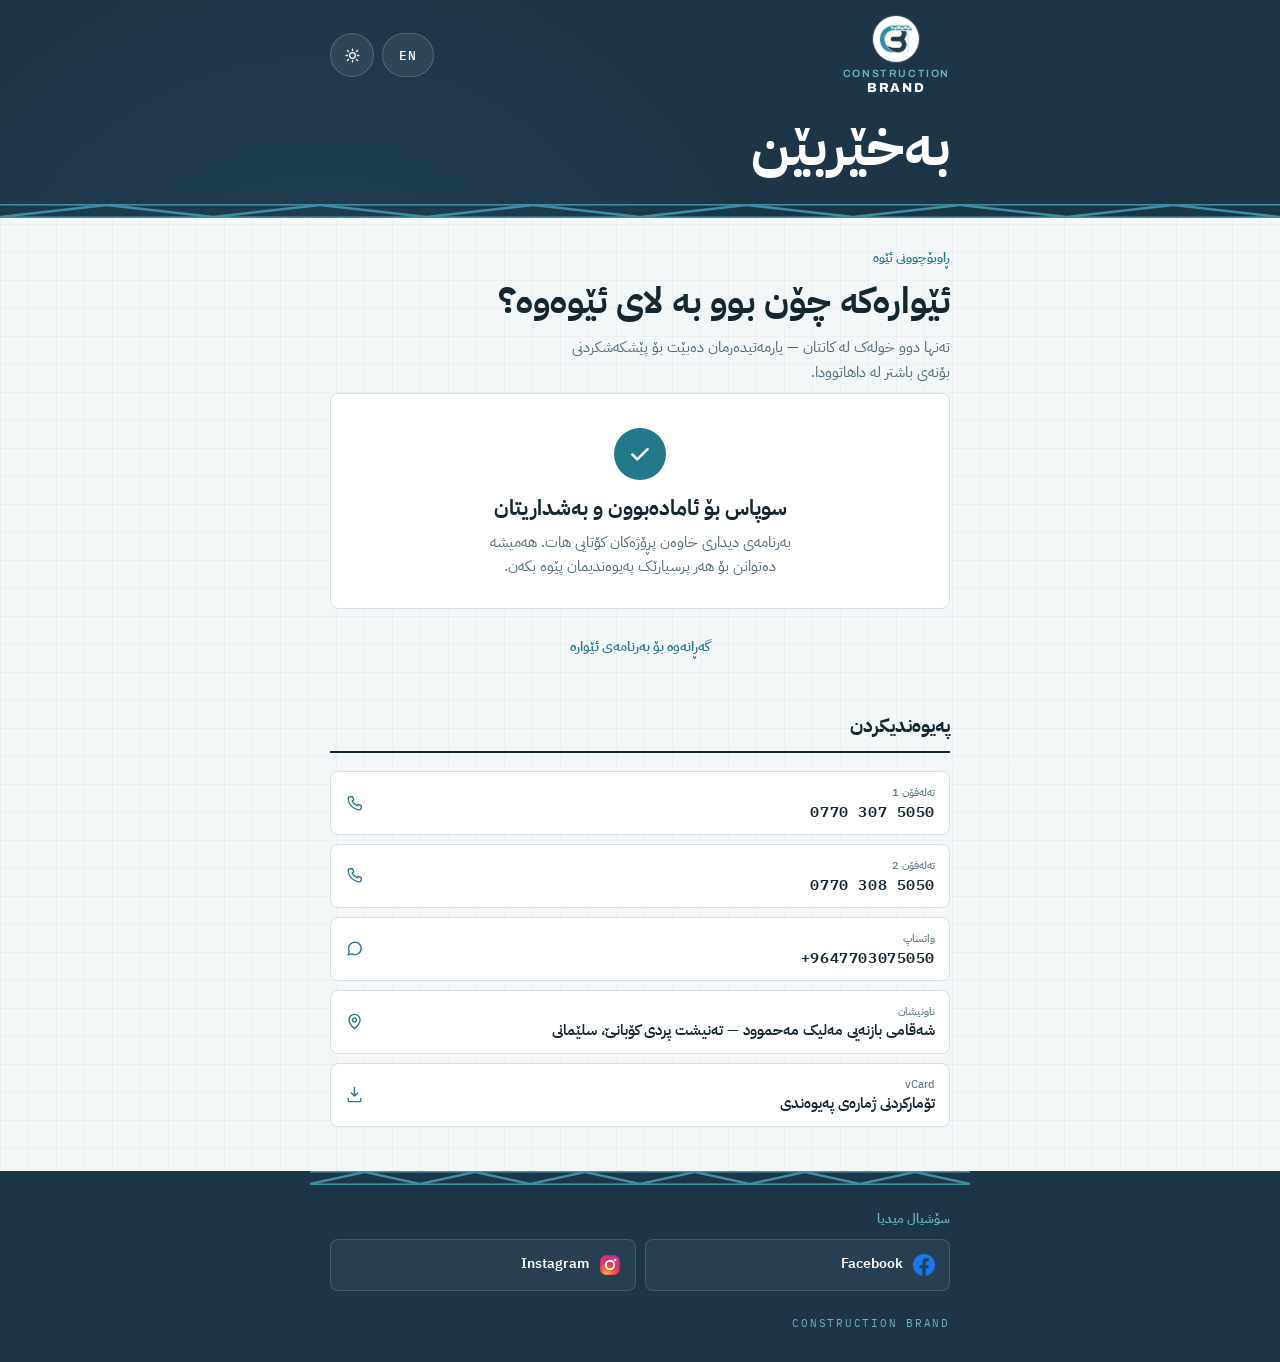
==== commit 804db617: "One-line time range on phones; brandmark stacked; Instagram out of Contact - the duration had its ow" ====
--- a/index.html
+++ b/index.html
@@ -25,7 +25,7 @@
 
 <link rel="preconnect" href="https://fonts.googleapis.com">
 <link rel="preconnect" href="https://fonts.gstatic.com" crossorigin>
-<link rel="stylesheet" href="assets/css/style.css?v=20260921d">
+<link rel="stylesheet" href="assets/css/style.css?v=20260921e">
 
 <!-- Web fonts must never block first paint. A cross-origin stylesheet in
      <head> holds the whole page white until fonts.googleapis.com answers —
@@ -157,7 +157,6 @@
           <tr>
             <th class="c-time" data-i18n="colTime">کات</th>
             <th class="c-item" data-i18n="colItem">بڕگە</th>
-            <th class="c-dur"  data-i18n="colDur">ماوە</th>
           </tr>
         </thead>
         <tbody id="rail"></tbody>
@@ -256,7 +255,7 @@
 <!-- ?v= is a cache-buster: GitHub Pages caches for 10 minutes, and a change
      to the schedule must reach every phone on the next load, not the one
      after. Bump it whenever data/event.js or app.js changes. -->
-<script src="data/event.js?v=20260921d"></script>
-<script src="assets/js/app.js?v=20260921d"></script>
+<script src="data/event.js?v=20260921e"></script>
+<script src="assets/js/app.js?v=20260921e"></script>
 </body>
 </html>
--- a/assets/css/style.css
+++ b/assets/css/style.css
@@ -240,7 +240,8 @@
   flex-wrap: wrap;
 }
 
-.brandmark { display: flex; align-items: center; gap: 10px; min-width: 0; }
+/* mark on top, CONSTRUCTION BRAND beneath it */
+.brandmark { display: flex; flex-direction: column; align-items: center; gap: 7px; min-width: 0; }
 
 .brandmark__badge {
   flex: none;
@@ -254,13 +255,14 @@
 .brandmark__badge img { width: 100%; height: 100%; object-fit: contain; }
 
 .brandmark__name {
-  display: flex; flex-direction: column;
+  display: flex; flex-direction: column; align-items: center;
   line-height: 1;
   font-family: var(--display);
-  letter-spacing: .09em;
-}
-.brandmark__name b { font-size: 12px; font-weight: 600; color: var(--head-label); }
-.brandmark__name i { font-size: 15px; font-weight: 800; font-style: normal; color: #fff; }
+  letter-spacing: .1em;
+  gap: 2px;
+}
+.brandmark__name b { font-size: 10.5px; font-weight: 600; color: var(--head-label); }
+.brandmark__name i { font-size: 13px; font-weight: 800; font-style: normal; color: #fff; letter-spacing: .14em; }
 
 .switches { display: flex; gap: 8px; flex: none; }
 
@@ -739,10 +741,8 @@
 }
 html[dir="rtl"] .agenda__table th { font-family: var(--body); letter-spacing: normal; text-transform: none; font-size: 12.5px; font-weight: 500; }
 
-/* wide enough for the inline range "17:45–17:50" and for the word DURATION,
-   so neither can spill into the item column */
-.c-time { width: 7.6rem; }
-.c-dur  { width: 6rem; }
+/* sized so the inline range "17:45–17:50" never breaks or spills */
+.c-time { width: 7.4rem; }
 
 .arow__clock {
   font-family: var(--mono);
@@ -752,18 +752,18 @@
   unicode-bidi: isolate;
   white-space: nowrap;
 }
-.t2::before { content: "\2013"; margin-inline: 1px; }
-
-/* number over unit — identical shape on every row */
-.arow__dur { display: block; }
-.arow__durN {
+.t2::before { content: "\2013"; margin-inline: 2px; }
+
+/* the duration sits under the range, quiet and small */
+.arow__dur {
   display: block;
-  font-family: var(--mono); font-variant-numeric: tabular-nums;
-  font-size: 15px; font-weight: 600; line-height: 1.1;
-  color: var(--head-text);
-}
-.arow__durU { display: block; font-size: 10.5px; line-height: 1.3; color: var(--head-dim); margin-block-start: 2px; }
-html[dir="rtl"] .arow__durU { font-size: 11.5px; }
+  font-family: var(--mono);
+  font-size: 11px; line-height: 1.3;
+  color: var(--head-dim);
+  margin-block-start: 4px;
+  white-space: nowrap;
+}
+html[dir="rtl"] .arow__dur { font-family: var(--body); font-size: 12px; }
 
 .arow__title { font-size: 15.5px; font-weight: 600; line-height: 1.45; margin: 0; color: #fff; }
 .arow__note  { font-size: 13px; line-height: 1.55; color: var(--head-dim); margin: 3px 0 0; }
@@ -818,16 +818,14 @@
    the space is worth more to a Kurdish sentence than to a label. */
 @media (max-width: 560px) {
   .agenda__table thead { display: none; }
-  .c-time { width: 4.3rem; }
-  .c-dur  { width: 3.4rem; }
-  /* the end time drops to its own line but keeps the dash, so the two times
-     still read as one range rather than two unrelated clocks */
-  .t2 { display: block; color: var(--head-dim); font-weight: 500; }
-  .t2::before { content: "\2013"; margin-inline: 0 3px; }
+  /* the range stays on ONE line here: 12.5px mono fits "17:45–17:50" in 6rem */
+  .c-time { width: 6rem; }
+  .arow__clock { font-size: 12.5px; }
   .agenda { padding-inline: 10px; }
   .agenda__table th, .agenda__table td { padding-inline: 7px; }
   .agenda__table tbody tr:first-child td { border-block-start: 0; }
-  .arow__durN { font-size: 14px; }
+  .arow__dur { font-size: 10.5px; }
+  html[dir="rtl"] .arow__dur { font-size: 11.5px; }
 }
 
 
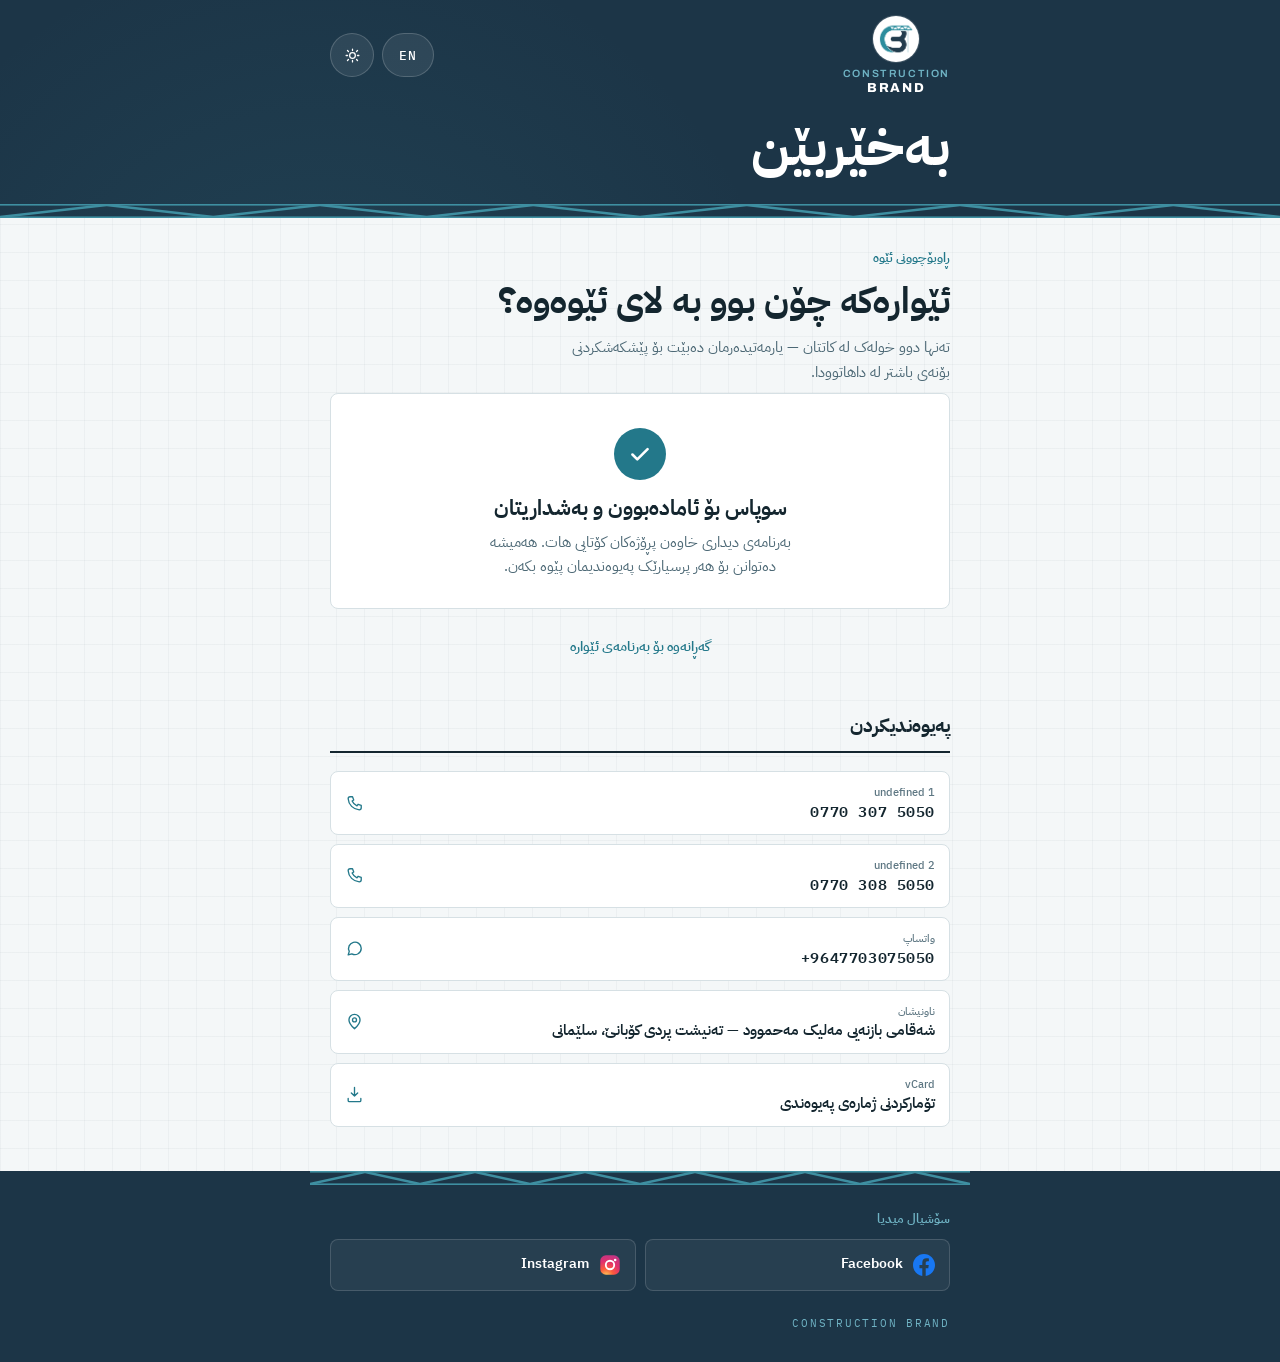
==== commit 2f5fb8ed: "Client's revised agenda text, both languages Reworded titles and speaker lines: Reception & Welcome;" ====
--- a/index.html
+++ b/index.html
@@ -25,7 +25,7 @@
 
 <link rel="preconnect" href="https://fonts.googleapis.com">
 <link rel="preconnect" href="https://fonts.gstatic.com" crossorigin>
-<link rel="stylesheet" href="assets/css/style.css?v=20260921e">
+<link rel="stylesheet" href="assets/css/style.css?v=20260921g">
 
 <!-- Web fonts must never block first paint. A cross-origin stylesheet in
      <head> holds the whole page white until fonts.googleapis.com answers —
@@ -157,6 +157,7 @@
           <tr>
             <th class="c-time" data-i18n="colTime">کات</th>
             <th class="c-item" data-i18n="colItem">بڕگە</th>
+            <th class="c-dur"  data-i18n="colDur">ماوە</th>
           </tr>
         </thead>
         <tbody id="rail"></tbody>
@@ -255,7 +256,7 @@
 <!-- ?v= is a cache-buster: GitHub Pages caches for 10 minutes, and a change
      to the schedule must reach every phone on the next load, not the one
      after. Bump it whenever data/event.js or app.js changes. -->
-<script src="data/event.js?v=20260921e"></script>
-<script src="assets/js/app.js?v=20260921e"></script>
+<script src="data/event.js?v=20260921h"></script>
+<script src="assets/js/app.js?v=20260921f"></script>
 </body>
 </html>
--- a/assets/css/style.css
+++ b/assets/css/style.css
@@ -743,6 +743,7 @@
 
 /* sized so the inline range "17:45–17:50" never breaks or spills */
 .c-time { width: 7.4rem; }
+.c-dur  { width: 6rem; }
 
 .arow__clock {
   font-family: var(--mono);
@@ -754,16 +755,17 @@
 }
 .t2::before { content: "\2013"; margin-inline: 2px; }
 
-/* the duration sits under the range, quiet and small */
 .arow__dur {
-  display: block;
-  font-family: var(--mono);
-  font-size: 11px; line-height: 1.3;
+  font-family: var(--mono);
+  font-size: 12px; line-height: 1.3;
   color: var(--head-dim);
-  margin-block-start: 4px;
   white-space: nowrap;
 }
-html[dir="rtl"] .arow__dur { font-family: var(--body); font-size: 12px; }
+html[dir="rtl"] .arow__dur { font-family: var(--body); font-size: 12.5px; }
+
+/* its own column on a wide screen; under the time range on a phone */
+.arow__dur--col    { display: block; }
+.arow__dur--inline { display: none; margin-block-start: 4px; }
 
 .arow__title { font-size: 15.5px; font-weight: 600; line-height: 1.45; margin: 0; color: #fff; }
 .arow__note  { font-size: 13px; line-height: 1.55; color: var(--head-dim); margin: 3px 0 0; }
@@ -818,14 +820,26 @@
    the space is worth more to a Kurdish sentence than to a label. */
 @media (max-width: 560px) {
   .agenda__table thead { display: none; }
-  /* the range stays on ONE line here: 12.5px mono fits "17:45–17:50" in 6rem */
-  .c-time { width: 6rem; }
-  .arow__clock { font-size: 12.5px; }
+  /* Three columns here too. The range keeps one line at 11.5px mono in
+     6.2rem, and the duration column is narrow enough to let its two words
+     wrap onto two lines — which reads as a number over its unit. */
+  .c-time { width: 6.2rem; }
+  .c-dur  { width: 3.4rem; }
+  .arow__clock { font-size: 11.5px; }
   .agenda { padding-inline: 10px; }
   .agenda__table th, .agenda__table td { padding-inline: 7px; }
   .agenda__table tbody tr:first-child td { border-block-start: 0; }
-  .arow__dur { font-size: 10.5px; }
+  .arow__dur { font-size: 11px; white-space: normal; }
   html[dir="rtl"] .arow__dur { font-size: 11.5px; }
+}
+
+/* Below this there is genuinely not enough width for three columns without
+   shredding the Kurdish titles, so the duration goes back under the time. */
+@media (max-width: 339px) {
+  .c-time { width: 6rem; }
+  .c-dur, .arow__dur--col { display: none; }
+  .arow__dur--inline { display: block; white-space: nowrap; }
+  .arow__clock { font-size: 12.5px; }
 }
 
 
